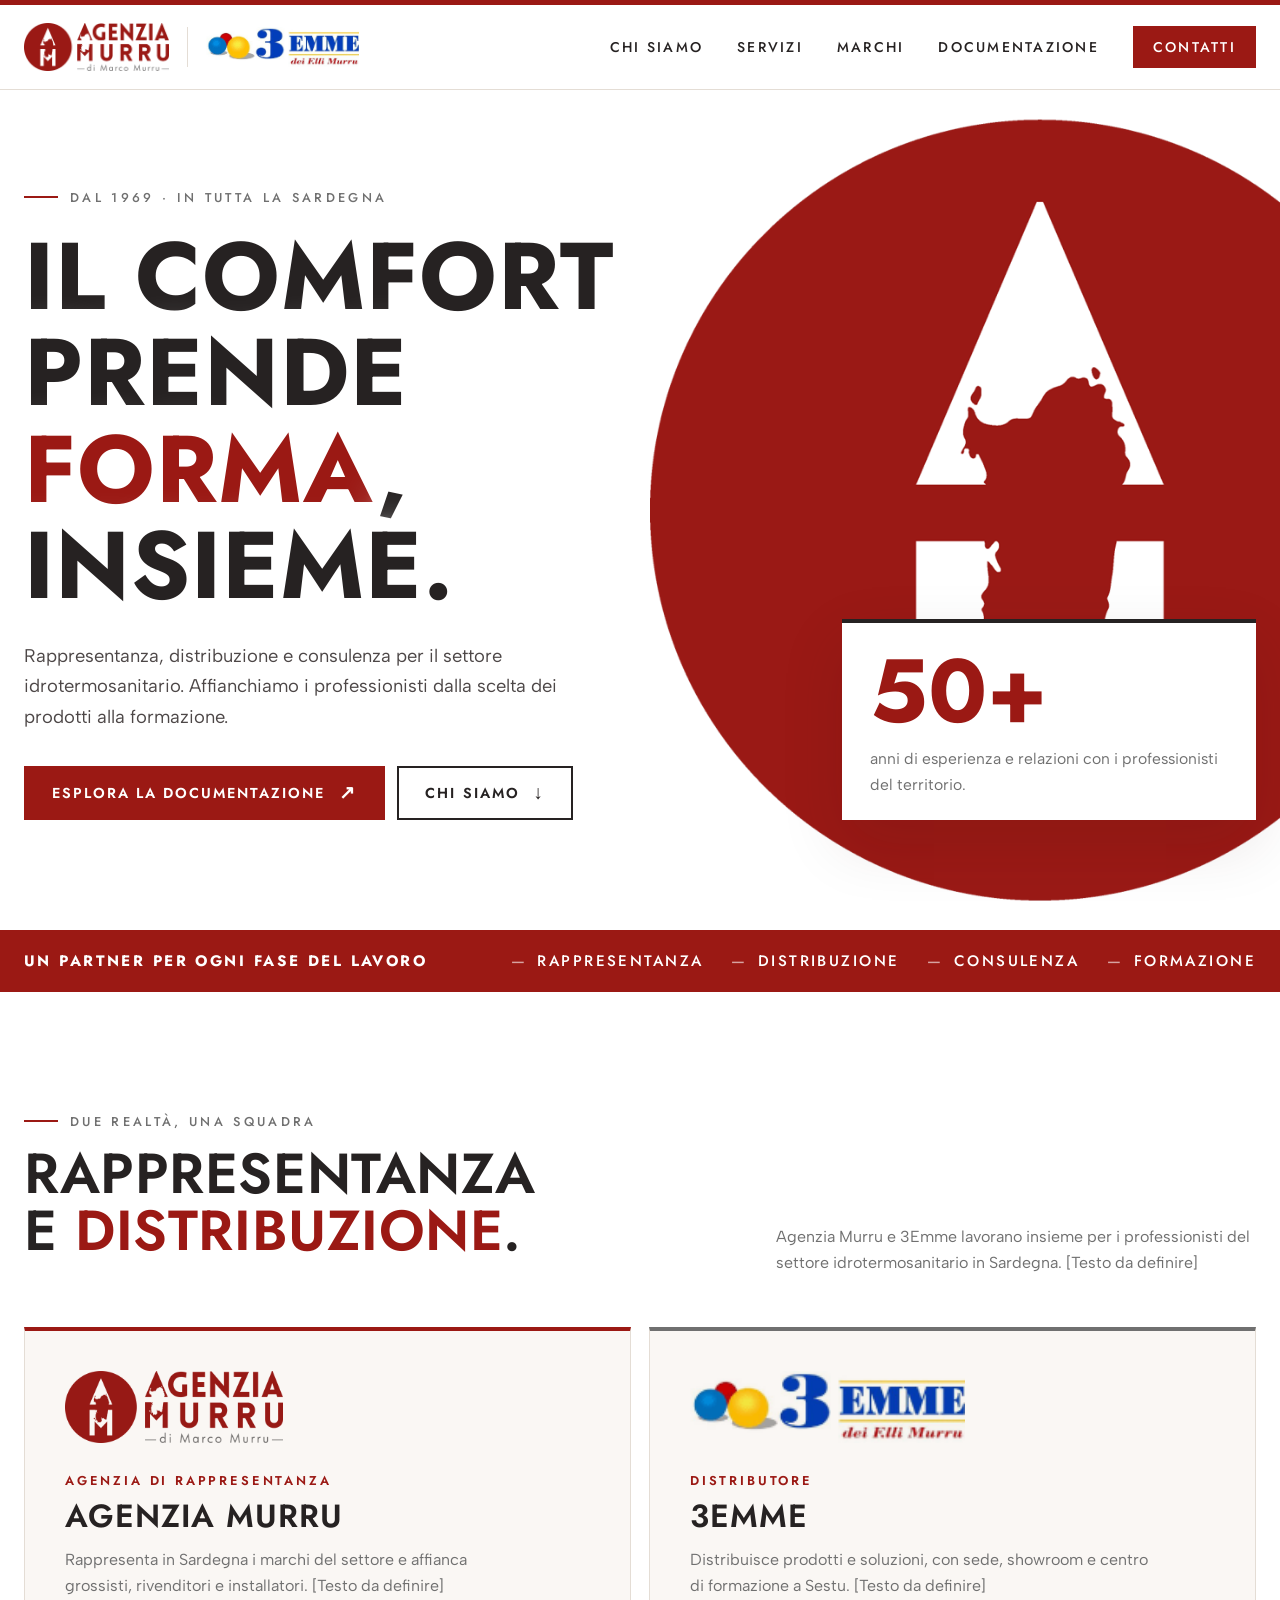
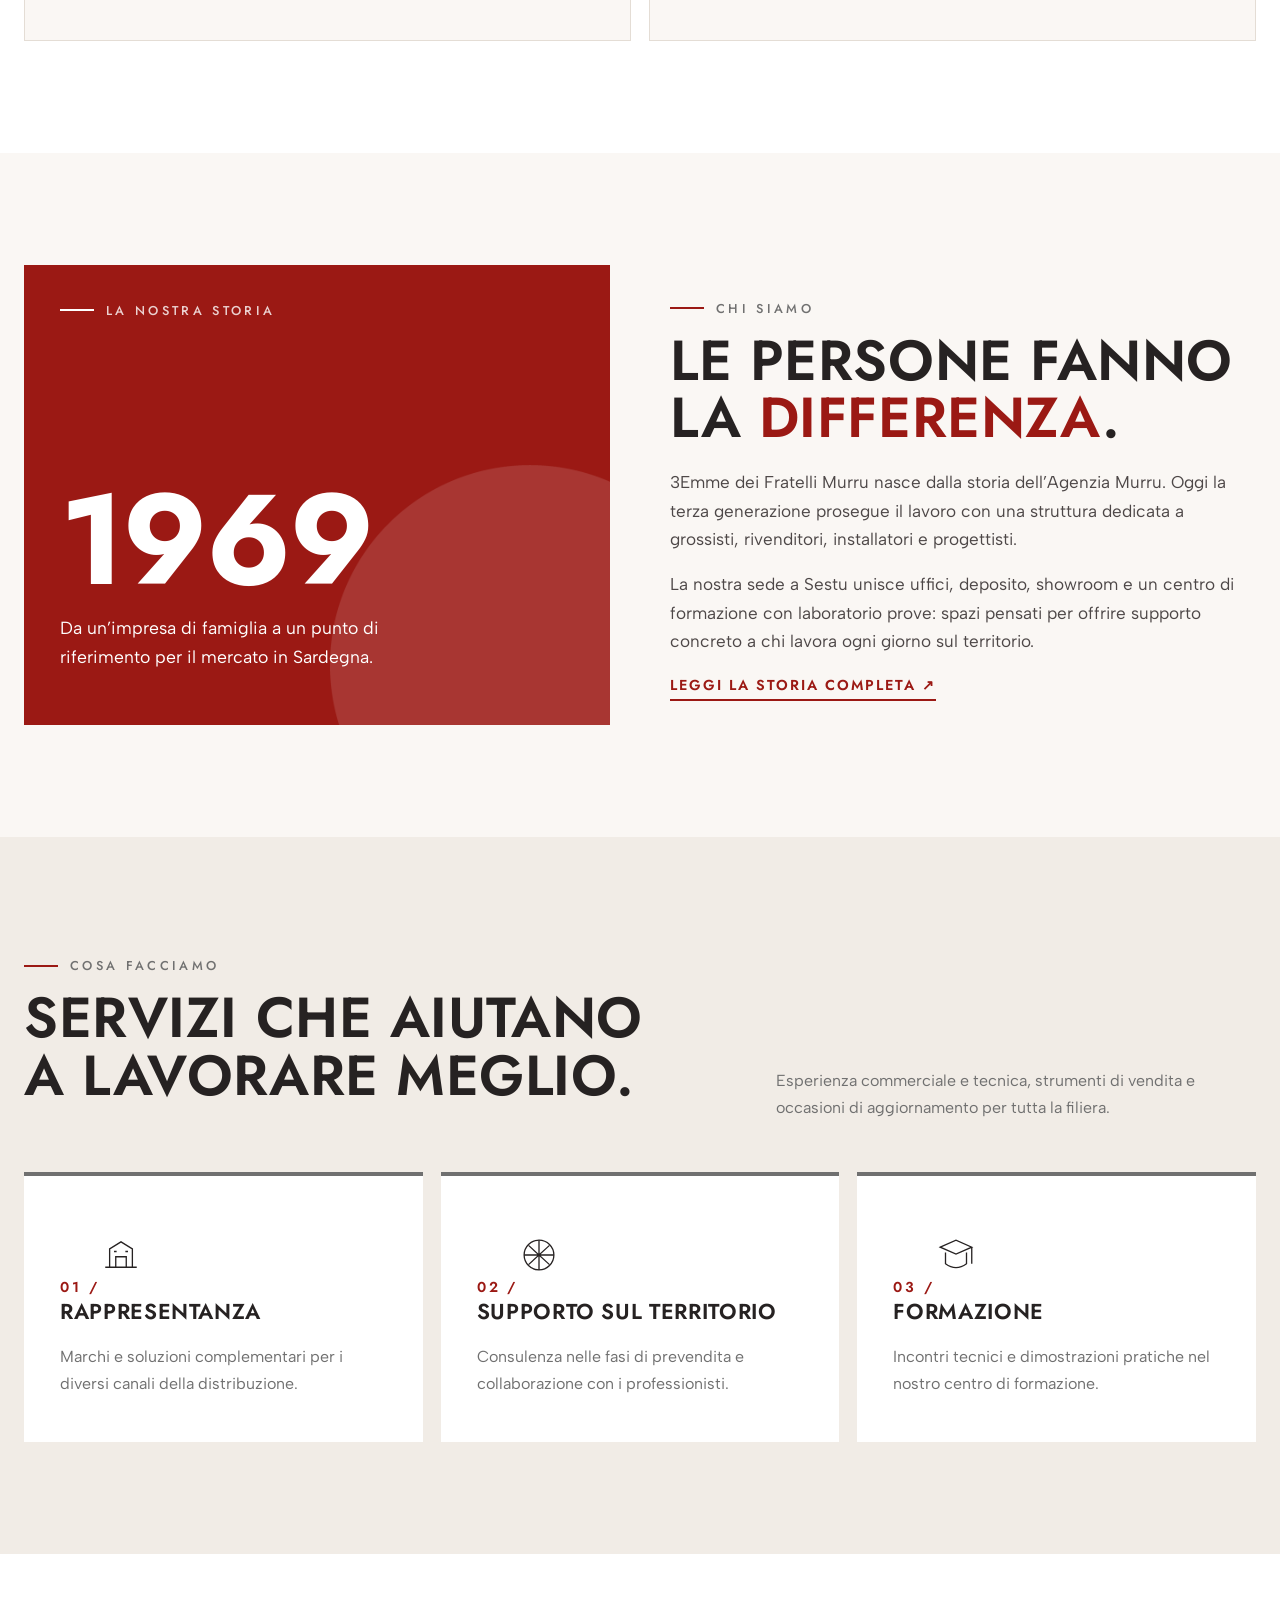
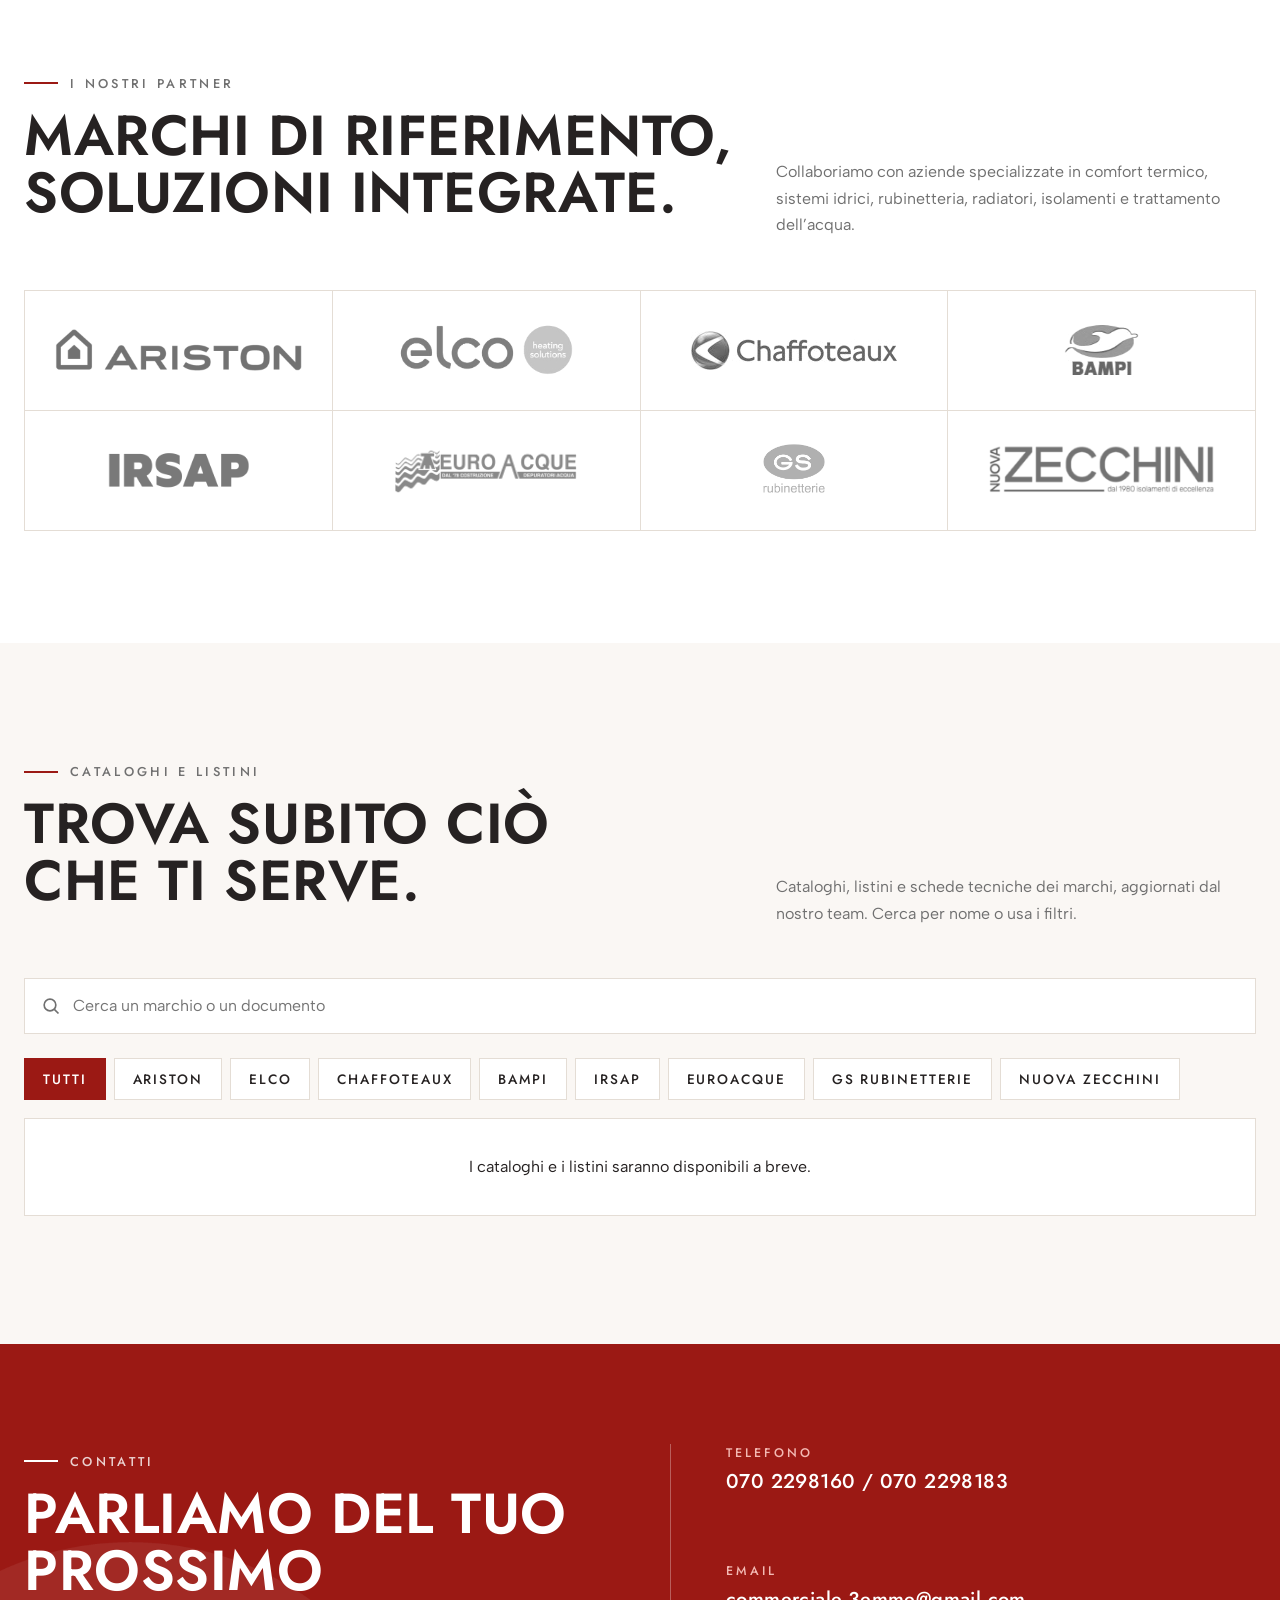
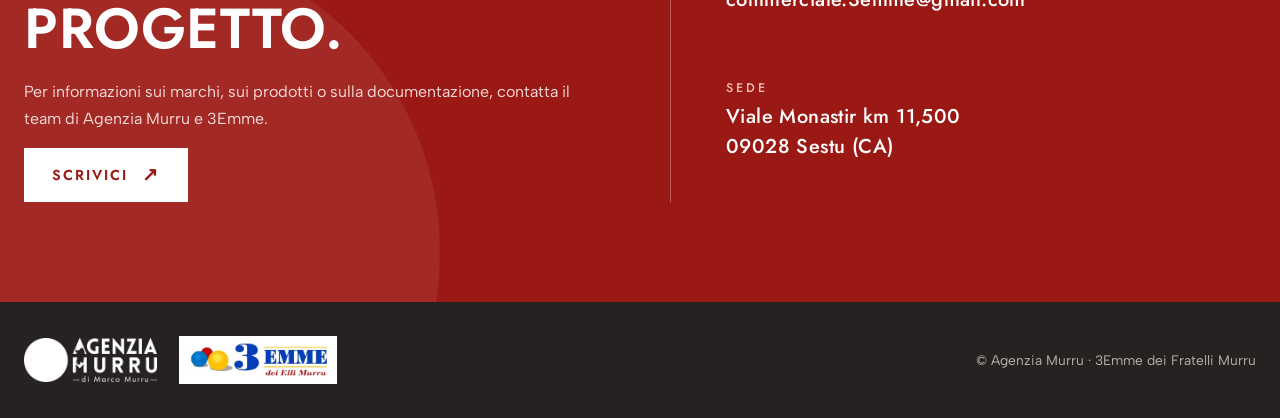
==== docs/index.html @ cd67111c "feat: aggiunge anteprima statica per GitHub Pages Genera docs/ da public/ con tools/build-preview.ph" ====
<!doctype html>
<html lang="it">
<head>
  <meta charset="utf-8">
  <meta name="viewport" content="width=device-width, initial-scale=1">
  <meta name="description" content="Agenzia Murru e 3Emme: rappresentanza, distribuzione e formazione per il settore idrotermosanitario in Sardegna.">
  <title>Agenzia Murru · 3Emme — Soluzioni per chi costruisce il comfort</title>
  <link rel="preconnect" href="https://fonts.googleapis.com">
  <link rel="preconnect" href="https://fonts.gstatic.com" crossorigin>
  <link href="https://fonts.googleapis.com/css2?family=Albert+Sans:wght@400;500;600&family=Jost:wght@400;500;600;700&display=swap" rel="stylesheet">
  <link rel="stylesheet" href="assets/style.css">
  <link rel="icon" type="image/png" href="assets/emblema.png">
</head>
<body>
  <a class="skip" href="#main">Vai al contenuto</a>
  <header><nav class="nav wrap" aria-label="Navigazione principale"><a class="brand-lockup" href="#inizio" aria-label="Agenzia Murru e 3Emme, inizio"><img src="assets/logo-murru.png" alt="Agenzia Murru" width="145" height="48"><img class="logo-3emme" src="assets/logo-3emme.gif" alt="3Emme dei Fratelli Murru" width="176" height="46"></a><button class="menu-toggle" aria-label="Apri menu" aria-expanded="false" aria-controls="nav-links">☰</button><div class="nav-links" id="nav-links"><a href="#chi-siamo">Chi siamo</a><a href="#servizi">Servizi</a><a href="#marchi">Marchi</a><a href="#documentazione">Documentazione</a><a class="contact-mini" href="#contatti">Contatti</a></div></nav></header>
  <main id="main">
    <section class="hero" id="inizio"><img class="hero-emblem" src="assets/emblema.png" alt="" aria-hidden="true"><div class="wrap hero-grid"><div><span class="eyebrow">Dal 1969 · In tutta la Sardegna</span><h1>Il comfort prende <em>forma</em>, insieme.</h1><p>Rappresentanza, distribuzione e consulenza per il settore idrotermosanitario. Affianchiamo i professionisti dalla scelta dei prodotti alla formazione.</p><div class="hero-actions"><a class="btn btn-primary" href="#documentazione">Esplora la documentazione <span class="arrow" aria-hidden="true">↗</span></a><a class="btn btn-outline" href="#chi-siamo">Chi siamo <span class="arrow" aria-hidden="true">↓</span></a></div></div><div class="hero-side"><span>50+</span><p>anni di esperienza e relazioni con i professionisti del territorio.</p></div></div></section>
    <div class="band"><div class="wrap"><strong>Un partner per ogni fase del lavoro</strong><div class="items"><span>Rappresentanza</span><span>Distribuzione</span><span>Consulenza</span><span>Formazione</span></div></div></div>
    <section class="section duo" id="realta"><div class="wrap"><div class="section-head reveal"><div><span class="eyebrow">Due realtà, una squadra</span><h2>Rappresentanza<br>e <em>distribuzione</em>.</h2></div><p>Agenzia Murru e 3Emme lavorano insieme per i professionisti del settore idrotermosanitario in Sardegna. [Testo da definire]</p></div><div class="duo-grid"><article class="duo-card reveal"><img src="assets/logo-murru.png" alt="Agenzia Murru di Marco Murru" width="220" height="73"><span class="tag">Agenzia di rappresentanza</span><h3>Agenzia Murru</h3><p>Rappresenta in Sardegna i marchi del settore e affianca grossisti, rivenditori e installatori. [Testo da definire]</p></article><article class="duo-card reveal"><img src="assets/logo-3emme.gif" alt="3Emme dei Fratelli Murru" width="176" height="46"><span class="tag">Distributore</span><h3>3Emme</h3><p>Distribuisce prodotti e soluzioni, con sede, showroom e centro di formazione a Sestu. [Testo da definire]</p></article></div></div></section>
    <section class="section" id="chi-siamo"><div class="wrap about-grid"><div class="about-panel reveal"><span class="eyebrow">La nostra storia</span><div><div class="big">1969</div><p>Da un’impresa di famiglia a un punto di riferimento per il mercato in Sardegna.</p></div></div><div class="about-copy reveal"><span class="eyebrow">Chi siamo</span><h2>Le persone fanno la <em>differenza</em>.</h2><p>3Emme dei Fratelli Murru nasce dalla storia dell’Agenzia Murru. Oggi la terza generazione prosegue il lavoro con una struttura dedicata a grossisti, rivenditori, installatori e progettisti.</p><p>La nostra sede a Sestu unisce uffici, deposito, showroom e un centro di formazione con laboratorio prove: spazi pensati per offrire supporto concreto a chi lavora ogni giorno sul territorio.</p><a class="text-link" href="chi-siamo.html">Leggi la storia completa ↗</a></div></div></section>
    <section class="section services" id="servizi"><div class="wrap"><div class="section-head reveal"><div><span class="eyebrow">Cosa facciamo</span><h2>Servizi che aiutano<br>a lavorare meglio.</h2></div><p>Esperienza commerciale e tecnica, strumenti di vendita e occasioni di aggiornamento per tutta la filiera.</p></div><div class="services-grid"><article class="service reveal"><span class="num">01 /</span><svg viewBox="0 0 48 48" aria-hidden="true"><path d="M6 38h36M11 38V17l13-8 13 8v21M18 38V26h12v12M16 20h3m10 0h3"/></svg><h3>Rappresentanza</h3><p>Marchi e soluzioni complementari per i diversi canali della distribuzione.</p></article><article class="service reveal"><span class="num">02 /</span><svg viewBox="0 0 48 48" aria-hidden="true"><circle cx="24" cy="24" r="17"/><path d="M24 7v34M7 24h34M12 13l24 22M36 13 12 35"/></svg><h3>Supporto sul territorio</h3><p>Consulenza nelle fasi di prevendita e collaborazione con i professionisti.</p></article><article class="service reveal"><span class="num">03 /</span><svg viewBox="0 0 48 48" aria-hidden="true"><path d="M6 15 24 7l18 8-18 8L6 15Zm6 6v13c8 6 16 6 24 0V21M42 15v19"/></svg><h3>Formazione</h3><p>Incontri tecnici e dimostrazioni pratiche nel nostro centro di formazione.</p></article></div></div></section>
    <section class="section brands" id="marchi"><div class="wrap"><div class="section-head reveal"><div><span class="eyebrow">I nostri partner</span><h2>Marchi di riferimento,<br>soluzioni integrate.</h2></div><p>Collaboriamo con aziende specializzate in comfort termico, sistemi idrici, rubinetteria, radiatori, isolamenti e trattamento dell’acqua.</p></div><div class="brand-list reveal"><div class="brand"><img src="assets/brand/ariston.png" alt="Ariston" width="768" height="150"></div><div class="brand"><img src="assets/brand/elco.jpg" alt="Elco" width="493" height="153"></div><div class="brand"><img src="assets/brand/chaffoteaux.jpg" alt="Chaffoteaux" width="206" height="39"></div><div class="brand"><img src="assets/brand/bampi.jpg" alt="Bampi" width="207" height="77"></div><div class="brand"><img src="assets/brand/irsap.png" alt="IRSAP" width="382" height="138"></div><div class="brand"><img src="assets/brand/euroacque.jpg" alt="Euroacque" width="768" height="221"></div><div class="brand"><img src="assets/brand/gs-rubinetterie.png" alt="GS Rubinetterie" width="150" height="106"></div><div class="brand"><img src="assets/brand/nuova-zecchini.png" alt="Nuova Zecchini" width="252" height="60"></div></div></div></section>
    <section class="section documents" id="documentazione"><div class="wrap"><div class="section-head reveal"><div><span class="eyebrow">Cataloghi e listini</span><h2>Trova subito ciò<br>che ti serve.</h2></div><p>Cataloghi, listini e schede tecniche dei marchi, aggiornati dal nostro team. Cerca per nome o usa i filtri.</p></div><div class="doc-toolbar reveal"><label class="search"><svg viewBox="0 0 24 24" aria-hidden="true"><circle cx="10.8" cy="10.8" r="7"/><path d="m16 16 5 5"/></svg><input id="doc-search" type="search" placeholder="Cerca un marchio o un documento" aria-label="Cerca nella documentazione"></label></div><div class="filters reveal" role="group" aria-label="Filtra per marchio"><button class="filter" data-filter="all" aria-pressed="true">Tutti</button><button class="filter" data-filter="Ariston" aria-pressed="false">Ariston</button><button class="filter" data-filter="Elco" aria-pressed="false">Elco</button><button class="filter" data-filter="Chaffoteaux" aria-pressed="false">Chaffoteaux</button><button class="filter" data-filter="Bampi" aria-pressed="false">Bampi</button><button class="filter" data-filter="IRSAP" aria-pressed="false">IRSAP</button><button class="filter" data-filter="Euroacque" aria-pressed="false">Euroacque</button><button class="filter" data-filter="GS Rubinetterie" aria-pressed="false">GS Rubinetterie</button><button class="filter" data-filter="Nuova Zecchini" aria-pressed="false">Nuova Zecchini</button></div><div class="doc-grid" id="doc-grid" aria-live="polite">
          </div><p class="empty" id="empty" style="display:block">I cataloghi e i listini saranno disponibili a breve.</p></div></section>
    <section class="contact" id="contatti"><div class="wrap contact-grid"><div class="reveal"><span class="eyebrow">Contatti</span><h2>Parliamo del tuo prossimo progetto.</h2><p>Per informazioni sui marchi, sui prodotti o sulla documentazione, contatta il team di Agenzia Murru e 3Emme.</p><a class="btn btn-light" href="mailto:commerciale.3emme@gmail.com">Scrivici <span class="arrow" aria-hidden="true">↗</span></a></div><div class="contact-details reveal"><div><span>Telefono</span><a href="tel:+390702298160">070 2298160</a> / <a href="tel:+390702298183">070 2298183</a></div><div><span>Email</span><a href="mailto:commerciale.3emme@gmail.com">commerciale.3emme@gmail.com</a></div><div><span>Sede</span>Viale Monastir km 11,500<br>09028 Sestu (CA)</div></div></div></section>
  </main>
  <footer><div class="wrap"><div class="foot-logos"><img src="assets/logo-murru-bianco.png" alt="Agenzia Murru" width="133" height="44"><span class="foot-3emme"><img src="assets/logo-3emme.gif" alt="3Emme dei Fratelli Murru" width="176" height="46"></span></div><p>© Agenzia Murru · 3Emme dei Fratelli Murru</p></div></footer>
  <script>
    const menuButton=document.querySelector('.menu-toggle');const menu=document.querySelector('.nav-links');menuButton.addEventListener('click',()=>{const open=menu.classList.toggle('open');menuButton.setAttribute('aria-expanded',String(open));menuButton.setAttribute('aria-label',open?'Chiudi menu':'Apri menu')});menu.querySelectorAll('a').forEach(a=>a.addEventListener('click',()=>{menu.classList.remove('open');menuButton.setAttribute('aria-expanded','false');menuButton.setAttribute('aria-label','Apri menu')}));
    const search=document.querySelector('#doc-search');const filters=[...document.querySelectorAll('.filter')];const cards=[...document.querySelectorAll('.doc-card')];let selected='all';function updateDocs(){const term=search.value.trim().toLocaleLowerCase('it');let visible=0;cards.forEach(card=>{const show=(selected==='all'||card.dataset.brand===selected)&&card.dataset.search.toLocaleLowerCase('it').includes(term);card.hidden=!show;if(show)visible++});document.querySelector('#empty').style.display=visible?'none':'block'}search.addEventListener('input',updateDocs);filters.forEach(button=>button.addEventListener('click',()=>{selected=button.dataset.filter;filters.forEach(item=>item.setAttribute('aria-pressed',String(item===button)));updateDocs()}));
    if('IntersectionObserver' in window){const observer=new IntersectionObserver(entries=>entries.forEach(entry=>{if(entry.isIntersecting){entry.target.classList.add('visible');observer.unobserve(entry.target)}}),{threshold:.08});document.querySelectorAll('.reveal').forEach(el=>observer.observe(el))}else document.querySelectorAll('.reveal').forEach(el=>el.classList.add('visible'));
  </script>
</body>
</html>
---- docs/assets/style.css ----
/* ==========================================================================
   Agenzia Murru · 3Emme — foglio di stile condiviso
   Palette e tipografia derivate dal logo Agenzia Murru:
   rosso #9B1914, grigio #707070, sans geometrica stile Futura (Jost)
   ========================================================================== */

:root {
  --red: #9b1914;
  --red-deep: #6f100d;
  --red-soft: #f6e9e7;
  --grey: #707070;
  --ink: #262222;          /* nero caldo per testi e footer */
  --paper: #faf7f4;        /* fondo carta caldo */
  --paper-2: #f1ece6;
  --line: #e4ddd5;
  --white: #fff;
  --shadow: 0 24px 60px rgba(60, 20, 15, .12);
  --display: 'Jost', 'Futura', 'Century Gothic', sans-serif;
  --body: 'Albert Sans', 'Segoe UI', sans-serif;
}

* { box-sizing: border-box; }
html { scroll-behavior: smooth; }
body {
  margin: 0;
  background: var(--paper);
  color: var(--ink);
  font: 16px/1.65 var(--body);
  -webkit-font-smoothing: antialiased;
}
button, input { font: inherit; }
a { color: inherit; text-decoration: none; }
button { cursor: pointer; }
img { display: block; max-width: 100%; }
h1, h2, h3, p { margin-top: 0; }

.wrap { width: min(1240px, calc(100% - 48px)); margin: auto; }
.skip { position: absolute; left: -9999px; }
.skip:focus { left: 20px; top: 20px; z-index: 99; background: #fff; padding: 12px 18px; }

/* ---------- Tipografia ---------- */
h1, h2, h3 {
  font-family: var(--display);
  font-weight: 600;
  line-height: 1.02;
  letter-spacing: .01em;
  text-transform: uppercase;
}
h1 { font-size: clamp(3rem, 7.4vw, 6.8rem); margin: 22px 0 26px; font-weight: 700; }
h1 em, h2 em { font-style: normal; color: var(--red); }
h2 { font-size: clamp(2.2rem, 4.4vw, 4.2rem); margin: 14px 0 22px; }
h3 { font-size: 1.35rem; letter-spacing: .03em; }

/* Etichetta con tratto rosso, come i trattini del "di Marco Murru" nel logo */
.eyebrow {
  display: inline-flex;
  align-items: center;
  gap: 12px;
  font: 500 .8rem var(--display);
  letter-spacing: .26em;
  text-transform: uppercase;
  color: var(--grey);
}
.eyebrow:before { content: ''; width: 34px; height: 2px; background: var(--red); }

/* ---------- Pulsanti ---------- */
.btn {
  display: inline-flex;
  align-items: center;
  justify-content: center;
  gap: 14px;
  min-height: 54px;
  padding: 12px 26px;
  border: 2px solid transparent;
  border-radius: 0;
  font: 600 .9rem var(--display);
  letter-spacing: .14em;
  text-transform: uppercase;
  transition: transform .25s, background .25s, color .25s, border-color .25s;
}
.btn:hover { transform: translateY(-3px); }
.btn-primary { background: var(--red); color: #fff; }
.btn-primary:hover { background: var(--red-deep); }
.btn-outline { border-color: var(--ink); color: var(--ink); }
.btn-outline:hover { background: var(--ink); color: #fff; }
.btn-light { background: #fff; color: var(--red); }
.btn-light:hover { background: var(--ink); color: #fff; }
.arrow { font-size: 1.2rem; line-height: 1; }

/* ---------- Header ---------- */
header {
  position: sticky;
  top: 0;
  z-index: 20;
  background: rgba(255, 255, 255, .94);
  backdrop-filter: blur(10px);
  border-bottom: 1px solid var(--line);
  border-top: 5px solid var(--red);
}
.nav { height: 84px; display: flex; align-items: center; justify-content: space-between; gap: 25px; }
.brand-lockup { display: flex; align-items: center; gap: 18px; }
.brand-lockup img { height: 48px; width: auto; }
/* Provvisorio: wordmark 3Emme finché non arriva il logo */
.brand-lockup .logo-3emme { height: 40px; width: auto; padding-left: 18px; border-left: 1px solid var(--line); box-sizing: content-box; }
.brand-lockup .partner {
  padding-left: 18px;
  border-left: 1px solid var(--line);
  font: 600 1.35rem/1 var(--display);
  letter-spacing: .08em;
  color: var(--grey);
  white-space: nowrap;
}
.brand-lockup .partner b { color: var(--red); font-weight: 700; }
.nav-links { display: flex; align-items: center; gap: 34px; }
.nav-links a {
  font: 500 .88rem var(--display);
  letter-spacing: .16em;
  text-transform: uppercase;
  transition: color .2s;
}
.nav-links a:hover, .nav-links a[aria-current=page] { color: var(--red); }
.nav-links .contact-mini { background: var(--red); color: #fff; padding: 11px 20px; }
.nav-links .contact-mini:hover { background: var(--ink); color: #fff; }
.menu-toggle { display: none; background: none; border: 0; color: var(--ink); font-size: 1.8rem; line-height: 1; }

/* ---------- Hero ---------- */
.hero { position: relative; overflow: hidden; padding: 90px 0 110px; background: #fff; }
/* Emblema del logo gigante che esce dal bordo: richiamo al cerchio rosso */
.hero-emblem {
  position: absolute;
  right: -150px;
  top: 50%;
  width: min(62vw, 780px);
  transform: translateY(-50%);
  opacity: 0;
  animation: emblem-in 1.2s .15s cubic-bezier(.2, .7, .2, 1) forwards;
  pointer-events: none;
}
.hero-grid {
  position: relative;
  z-index: 1;
  display: grid;
  grid-template-columns: minmax(0, 1.3fr) minmax(240px, .7fr);
  align-items: end;
  gap: 50px;
  min-height: 520px;
}
.hero h1 { max-width: 780px; text-shadow: 0 0 40px #fff, 0 0 18px #fff; }
.hero p { max-width: 560px; font-size: 1.15rem; color: #4d4747; }
.hero-actions { display: flex; flex-wrap: wrap; gap: 12px; margin-top: 34px; }
.hero-side { padding: 24px 28px 22px; border-top: 4px solid var(--ink); background: #fff; box-shadow: var(--shadow); }
.hero-side span { display: block; color: var(--red); font: 700 clamp(4rem, 7vw, 6rem)/1 var(--display); }
.hero-side p { font-size: .98rem; margin: 10px 0 0; color: var(--grey); }

/* Animazioni d'ingresso a cascata */
.hero .eyebrow, .hero h1, .hero p, .hero-actions { opacity: 0; animation: rise .8s cubic-bezier(.2, .7, .2, 1) forwards; }
.hero .eyebrow { animation-delay: .05s; }
.hero h1 { animation-delay: .15s; }
.hero p { animation-delay: .3s; }
.hero-actions { animation-delay: .42s; }
@keyframes rise { from { opacity: 0; transform: translateY(22px); } to { opacity: 1; transform: none; } }
@keyframes emblem-in { from { opacity: 0; transform: translateY(-50%) rotate(-14deg) scale(.92); } to { opacity: 1; transform: translateY(-50%); } }

/* ---------- Fascia rossa ---------- */
.band { background: var(--red); color: #fff; }
.band .wrap { display: flex; align-items: center; justify-content: space-between; gap: 30px; padding: 20px 0; font: 500 .95rem var(--display); letter-spacing: .16em; text-transform: uppercase; }
.band .items { display: flex; flex-wrap: wrap; gap: 28px; }
.band .items span:before { content: '—'; margin-right: 10px; opacity: .6; }

/* ---------- Sezioni ---------- */
.section { padding: 112px 0; }
.section-head { display: flex; justify-content: space-between; align-items: end; gap: 35px; margin-bottom: 46px; }
.section-head p { max-width: 480px; color: var(--grey); margin-bottom: 5px; }

/* Due realtà */
.duo { background: #fff; }
.duo-grid { display: grid; grid-template-columns: 1fr 1fr; gap: 18px; }
.duo-card { display: flex; flex-direction: column; gap: 6px; padding: 40px; border: 1px solid var(--line); border-top: 4px solid var(--red); background: var(--paper); transition: transform .25s, box-shadow .25s; }
.duo-card:nth-child(2) { border-top-color: var(--grey); }
.duo-card:hover { transform: translateY(-5px); box-shadow: var(--shadow); }
.duo-card img { height: 72px; width: auto; align-self: flex-start; margin-bottom: 22px; mix-blend-mode: multiply; }
.duo-card .tag { font: 600 .8rem var(--display); letter-spacing: .22em; text-transform: uppercase; color: var(--red); }
.duo-card h3 { font-size: 2rem; margin: 4px 0 8px; }
.duo-card p { color: var(--grey); margin: 0; max-width: 460px; }

/* Chi siamo */
.about-grid { display: grid; grid-template-columns: 1fr 1fr; gap: 60px; align-items: center; }
.about-panel {
  position: relative;
  overflow: hidden;
  min-height: 460px;
  padding: 36px;
  display: flex;
  flex-direction: column;
  justify-content: space-between;
  background: var(--red);
  color: #fff;
}
.about-panel .eyebrow { color: rgba(255, 255, 255, .8); }
.about-panel .eyebrow:before { background: #fff; }
.about-panel:after {
  content: '';
  position: absolute;
  right: -120px;
  bottom: -140px;
  width: 400px;
  height: 400px;
  background: url(emblema-bianco.png) center / contain no-repeat;
  opacity: .13;
}
.about-panel .big { font: 700 clamp(5.5rem, 10vw, 9.5rem)/.85 var(--display); letter-spacing: -.02em; }
.about-panel p { position: relative; z-index: 1; max-width: 330px; font-size: 1.1rem; margin-top: 18px; }
.about-copy > p { font-size: 1.07rem; color: #4d4747; }
.text-link { font: 600 .9rem var(--display); letter-spacing: .14em; text-transform: uppercase; color: var(--red); border-bottom: 2px solid var(--red); padding-bottom: 4px; }
.text-link:hover { color: var(--ink); border-color: var(--ink); }

/* Servizi */
.services { background: var(--paper-2); }
.services-grid { display: grid; grid-template-columns: repeat(3, 1fr); gap: 18px; }
.service { position: relative; background: #fff; padding: 36px; min-height: 270px; border-top: 4px solid var(--grey); transition: transform .25s, box-shadow .25s, border-color .25s; }
.service:hover { transform: translateY(-6px); box-shadow: var(--shadow); border-color: var(--red); }
.service .num { color: var(--red); font: 600 .9rem var(--display); letter-spacing: .2em; }
.service svg { width: 42px; height: 42px; stroke: var(--ink); stroke-width: 1.5; fill: none; margin: 22px 0 16px; }
.service p { color: var(--grey); margin: 0; }

/* Marchi */
.brands { background: #fff; }
.brand-list { display: grid; grid-template-columns: repeat(4, 1fr); gap: 0; border-top: 1px solid var(--line); border-left: 1px solid var(--line); }
.brand { min-height: 120px; display: flex; align-items: center; justify-content: center; padding: 22px 26px; border-right: 1px solid var(--line); border-bottom: 1px solid var(--line); transition: background .25s; }
.brand img { width: auto; max-width: 100%; max-height: 54px; object-fit: contain; mix-blend-mode: multiply; filter: grayscale(1) contrast(1.05); opacity: .7; transition: filter .3s, opacity .3s, transform .3s; }
.brand:hover { background: var(--paper); }
.brand:hover img { filter: none; opacity: 1; transform: scale(1.05); }

/* Documentazione */
.documents { background: var(--paper); }
.doc-toolbar { display: flex; gap: 14px; align-items: center; margin: 32px 0 24px; }
.search { flex: 1; position: relative; }
.search svg { position: absolute; left: 17px; top: 50%; transform: translateY(-50%); width: 20px; height: 20px; fill: none; stroke: var(--grey); stroke-width: 2; }
.search input { width: 100%; height: 56px; padding: 0 20px 0 48px; border: 1px solid var(--line); border-radius: 0; background: #fff; color: var(--ink); outline: none; }
.search input:focus { border-color: var(--red); box-shadow: 0 0 0 3px rgba(155, 25, 20, .14); }
.filters { display: flex; gap: 8px; flex-wrap: wrap; }
.filter { border: 1px solid var(--line); background: #fff; padding: 10px 18px; color: var(--ink); font: 500 .85rem var(--display); letter-spacing: .14em; text-transform: uppercase; transition: border-color .2s, color .2s; }
.filter:hover { border-color: var(--red); color: var(--red); }
.filter[aria-pressed=true] { background: var(--red); border-color: var(--red); color: #fff; }
.doc-grid { display: grid; grid-template-columns: repeat(3, 1fr); gap: 16px; margin-top: 18px; }
.doc-card { background: #fff; border: 1px solid var(--line); border-left: 4px solid var(--grey); padding: 26px; min-height: 220px; overflow: hidden; display: flex; flex-direction: column; transition: transform .25s, border-color .25s, box-shadow .25s; }
.doc-card:hover { transform: translateY(-4px); border-left-color: var(--red); box-shadow: var(--shadow); }
.doc-cover { aspect-ratio: 4 / 3; margin: -26px -26px 22px; overflow: hidden; background: var(--paper-2); display: flex; align-items: center; justify-content: center; border-bottom: 1px solid var(--line); }
.doc-cover img { width: 100%; height: 100%; object-fit: cover; object-position: top; transition: transform .5s; }
.doc-card:hover .doc-cover img { transform: scale(1.04); }
.doc-cover.no-cover img { width: auto; height: auto; max-width: 55%; max-height: 45%; object-fit: contain; mix-blend-mode: multiply; filter: grayscale(1); opacity: .55; }
.doc-card .tag { font: 600 .78rem var(--display); letter-spacing: .2em; text-transform: uppercase; color: var(--red); }
.doc-card h3 { margin: 12px 0 8px; font-size: 1.5rem; }
.doc-card p { font-size: .94rem; color: var(--grey); margin-bottom: 20px; }
.doc-card a { margin-top: auto; display: inline-flex; align-items: center; gap: 10px; font: 600 .85rem var(--display); letter-spacing: .14em; text-transform: uppercase; }
.doc-card a:hover { color: var(--red); }
.empty { display: none; background: #fff; padding: 35px; text-align: center; border: 1px solid var(--line); }

/* Contatti */
.contact { position: relative; overflow: hidden; background: var(--red); color: #fff; padding: 100px 0; }
.contact:before { content: ''; position: absolute; left: -180px; bottom: -260px; width: 620px; height: 620px; background: url(emblema-bianco.png) center / contain no-repeat; opacity: .07; }
.contact .wrap { position: relative; }
.contact-grid { display: grid; grid-template-columns: 1fr 1fr; gap: 60px; }
.contact h2 { max-width: 600px; }
.contact .eyebrow { color: rgba(255, 255, 255, .8); }
.contact .eyebrow:before { background: #fff; }
.contact p { color: #f3dcd9; }
.contact-details { display: grid; gap: 24px; border-left: 1px solid rgba(255, 255, 255, .3); padding-left: 55px; }
.contact-details span { display: block; font: 500 .78rem var(--display); letter-spacing: .24em; text-transform: uppercase; color: #f3b9b3; margin-bottom: 5px; }
.contact-details a, .contact-details div { font: 500 1.25rem/1.5 var(--display); letter-spacing: .02em; }
.contact-details a:hover { text-decoration: underline; }

/* Footer */
footer { background: var(--ink); color: #b9b1ab; padding: 34px 0; font-size: .86rem; }
footer .wrap { display: flex; align-items: center; justify-content: space-between; gap: 25px; }
footer img { height: 44px; width: auto; }
.foot-logos { display: flex; align-items: center; gap: 22px; }
.foot-3emme { background: #fff; padding: 6px 10px; display: inline-flex; }
.foot-3emme img { height: 36px; }
footer p { margin: 0; }
footer a:hover { color: #fff; }

/* Reveal allo scroll */
.reveal { opacity: 0; transform: translateY(18px); transition: opacity .7s, transform .7s; }
.reveal.visible { opacity: 1; transform: none; }
[hidden] { display: none !important; }

/* ---------- Pagina Chi siamo ---------- */
.page-hero { position: relative; overflow: hidden; background: #fff; padding: 100px 0 90px; border-bottom: 1px solid var(--line); }
.page-hero:after { content: ''; position: absolute; right: -120px; top: 50%; width: min(48vw, 560px); aspect-ratio: 1; transform: translateY(-50%); background: url(emblema.png) center / contain no-repeat; opacity: .07; }
.page-hero .wrap { position: relative; z-index: 1; }
.page-hero p { font-size: 1.2rem; color: #4d4747; max-width: 740px; }
.back { display: inline-flex; align-items: center; gap: 11px; color: var(--red); font: 600 .85rem var(--display); letter-spacing: .14em; text-transform: uppercase; margin-top: 22px; }
.back:hover { text-decoration: underline; }
.story, .today, .place { padding: 105px 0; }
.today { background: var(--paper-2); }
.intro { display: grid; grid-template-columns: .8fr 1.2fr; gap: 90px; align-items: start; }
.intro h2 { margin-bottom: 0; }
.intro-copy p, .story-copy p { font-size: 1.1rem; color: #4d4747; max-width: 780px; }
.intro-copy p:last-child, .story-copy p:last-child { margin-bottom: 0; }
.timeline { display: grid; grid-template-columns: repeat(3, 1fr); gap: 18px; margin-top: 65px; }
.milestone { min-height: 260px; background: #fff; border: 1px solid var(--line); border-top: 4px solid var(--grey); padding: 32px; }
.milestone:first-child { border-top-color: var(--red); }
.milestone .year { display: block; font: 700 clamp(2.6rem, 5vw, 4.4rem)/1 var(--display); color: var(--grey); margin-bottom: 26px; text-transform: uppercase; }
.milestone:first-child .year { color: var(--red); }
.milestone p { color: var(--grey); margin-bottom: 0; }
.today-grid { display: grid; grid-template-columns: 1fr 1fr; gap: 70px; align-items: start; }
.today .story-copy { padding-top: 30px; }
.audience { display: flex; flex-wrap: wrap; gap: 10px; margin-top: 28px; }
.audience span { background: #fff; border: 1px solid var(--line); padding: 9px 16px; font: 500 .85rem var(--display); letter-spacing: .12em; text-transform: uppercase; }
.place-grid { display: grid; grid-template-columns: 1fr 1fr; gap: 18px; margin-top: 44px; }
.place-card { padding: 42px; background: #fff; border: 1px solid var(--line); border-top: 4px solid var(--grey); min-height: 325px; }
.place-card.dark { background: var(--red); border-color: var(--red); color: #fff; }
.place-card .num { color: var(--red); font: 600 .82rem var(--display); letter-spacing: .22em; }
.place-card.dark .num { color: #f3b9b3; }
.place-card h3 { font-size: 1.9rem; margin: 72px 0 13px; }
.place-card p { color: var(--grey); margin: 0; }
.place-card.dark p { color: #f3dcd9; }
.cta { background: var(--ink); color: #fff; padding: 80px 0; }
.cta .wrap { display: flex; align-items: end; justify-content: space-between; gap: 35px; }
.cta h2 { max-width: 720px; margin-bottom: 0; }
.cta .eyebrow { color: #b9b1ab; }

/* ---------- Responsive ---------- */
@media (max-width: 1000px) {
  .nav-links { gap: 22px; }
  .brand-lockup .logo-3emme { height: 34px; padding-left: 14px; }
}
@media (max-width: 900px) {
  .hero-grid, .about-grid, .contact-grid, .intro, .today-grid { grid-template-columns: 1fr; }
  .intro, .today-grid { gap: 22px; }
  .hero-grid { min-height: 0; }
  .hero-side { max-width: 350px; }
  .hero-emblem { opacity: .18 !important; animation: none; right: -200px; width: 120vw; }
  .brand-list { grid-template-columns: repeat(3, 1fr); }
  .duo-grid { grid-template-columns: 1fr; }
  .doc-grid { grid-template-columns: repeat(2, 1fr); }
  .services-grid { grid-template-columns: 1fr 1fr; }
  .timeline { grid-template-columns: 1fr 1fr; }
  .contact-details { border-left: 0; border-top: 1px solid rgba(255, 255, 255, .3); padding: 30px 0 0; }
  .section, .story, .today, .place { padding: 78px 0; }
}
@media (max-width: 680px) {
  .wrap { width: min(100% - 32px, 1240px); }
  .nav { height: 72px; }
  .brand-lockup { gap: 12px; }
  .brand-lockup img { height: 34px; }
  .brand-lockup .logo-3emme { height: 28px; padding-left: 12px; }
  .menu-toggle { display: block; }
  .nav-links { display: none; position: absolute; top: 100%; left: 0; right: 0; flex-direction: column; align-items: stretch; gap: 0; background: #fff; border-bottom: 1px solid var(--line); padding: 14px 20px 22px; box-shadow: 0 25px 35px rgba(0, 0, 0, .12); }
  .nav-links.open { display: flex; }
  .nav-links a { padding: 13px 4px; }
  .nav-links .contact-mini { margin-top: 8px; text-align: center; }
  .hero { padding: 60px 0 70px; }
  .hero-grid { gap: 35px; }
  .hero p { font-size: 1rem; }
  h1 { font-size: clamp(2.7rem, 13vw, 4.4rem); }
  .band .wrap { display: block; }
  .band .items { gap: 4px 18px; margin-top: 8px; }
  .section-head { display: block; }
  .services-grid, .doc-grid, .timeline, .place-grid { grid-template-columns: 1fr; }
  .brand-list { grid-template-columns: repeat(2, 1fr); }
  .brand { padding: 16px 12px; min-height: 96px; }
  .brand img { max-height: 40px; }
  .duo-card { padding: 28px; }
  .foot-logos { flex-wrap: wrap; }
  .doc-toolbar { display: block; }
  .filters { margin-top: 12px; }
  .about-panel { min-height: 340px; }
  .milestone, .place-card { min-height: 0; }
  .contact { padding: 70px 0; }
  .cta .wrap { display: block; }
  .cta .btn { margin-top: 28px; }
  footer .wrap { display: block; }
  footer p { margin: 12px 0 0; }
}
@media (prefers-reduced-motion: reduce) {
  html { scroll-behavior: auto; }
  *, *:before, *:after { animation-duration: .01ms !important; transition-duration: .01ms !important; }
  .reveal, .hero .eyebrow, .hero h1, .hero p, .hero-actions, .hero-emblem { opacity: 1; transform: none; }
  .hero-emblem { transform: translateY(-50%); }
}
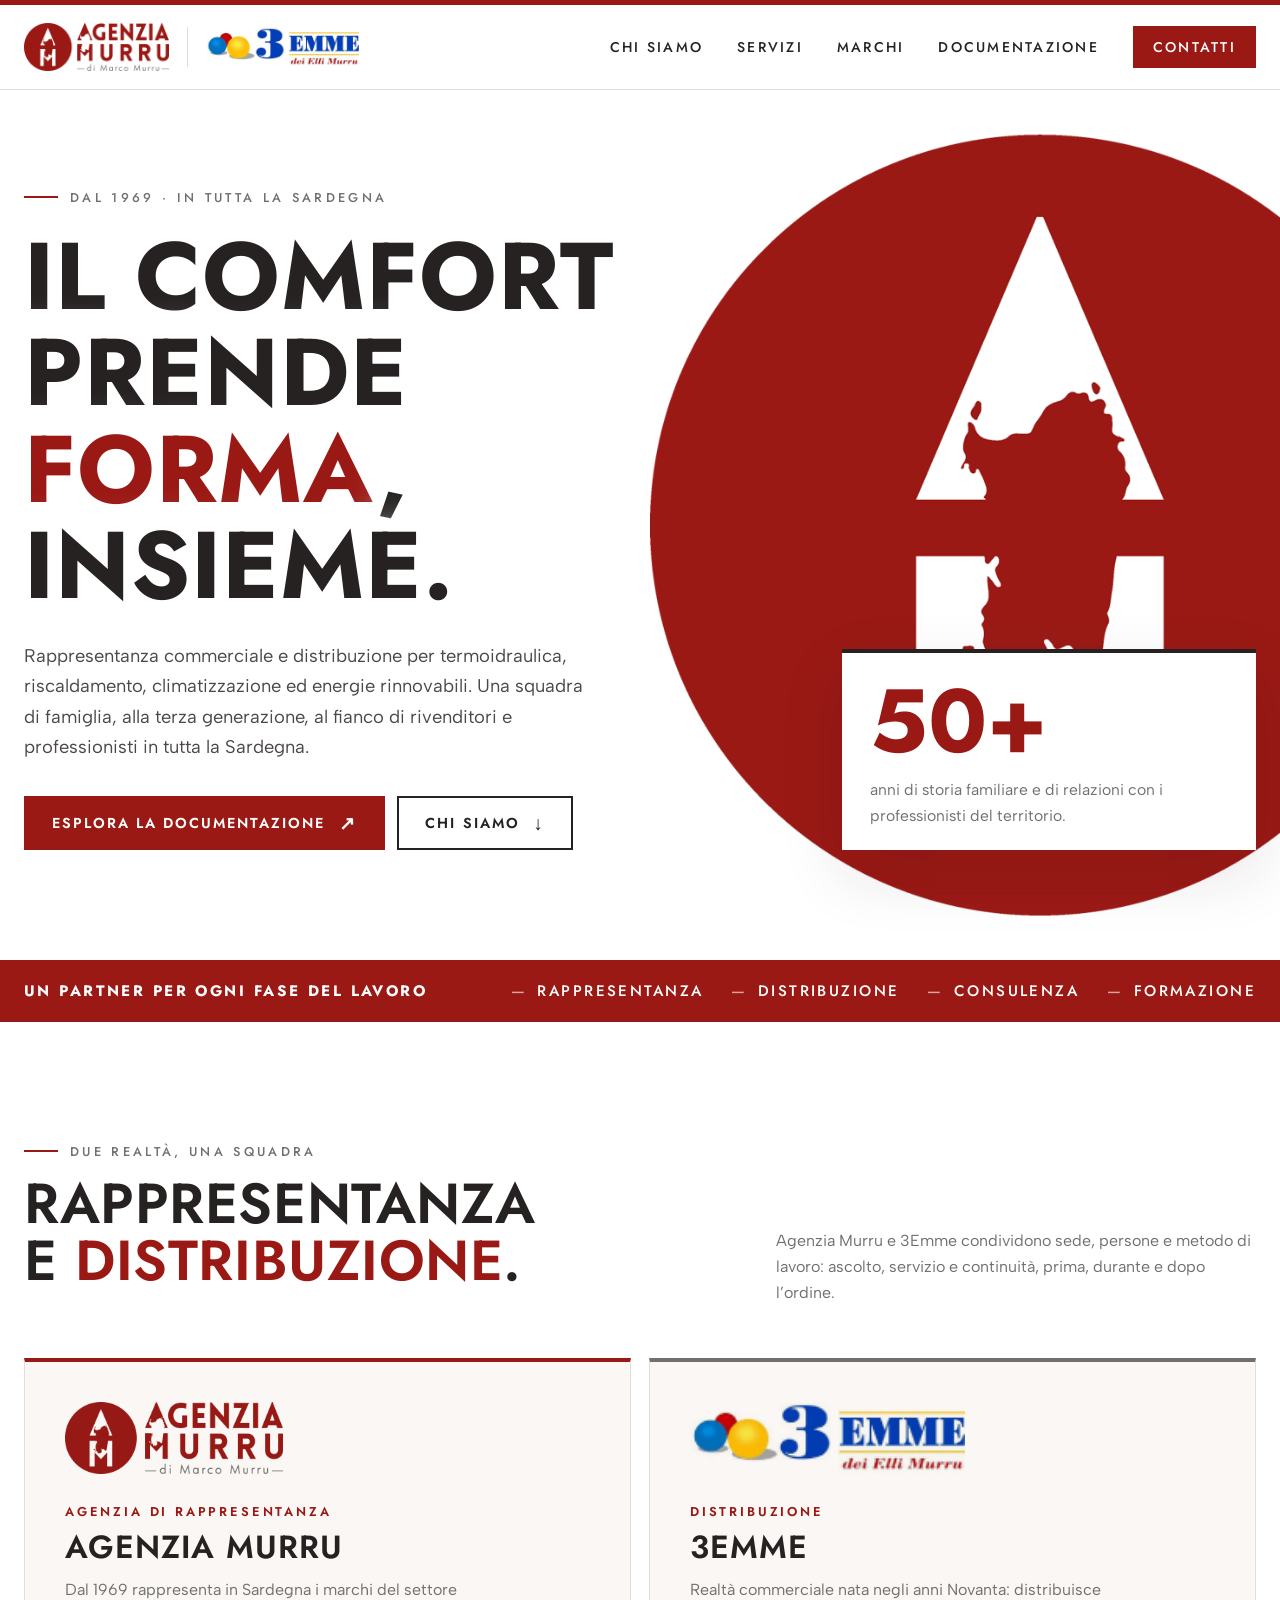
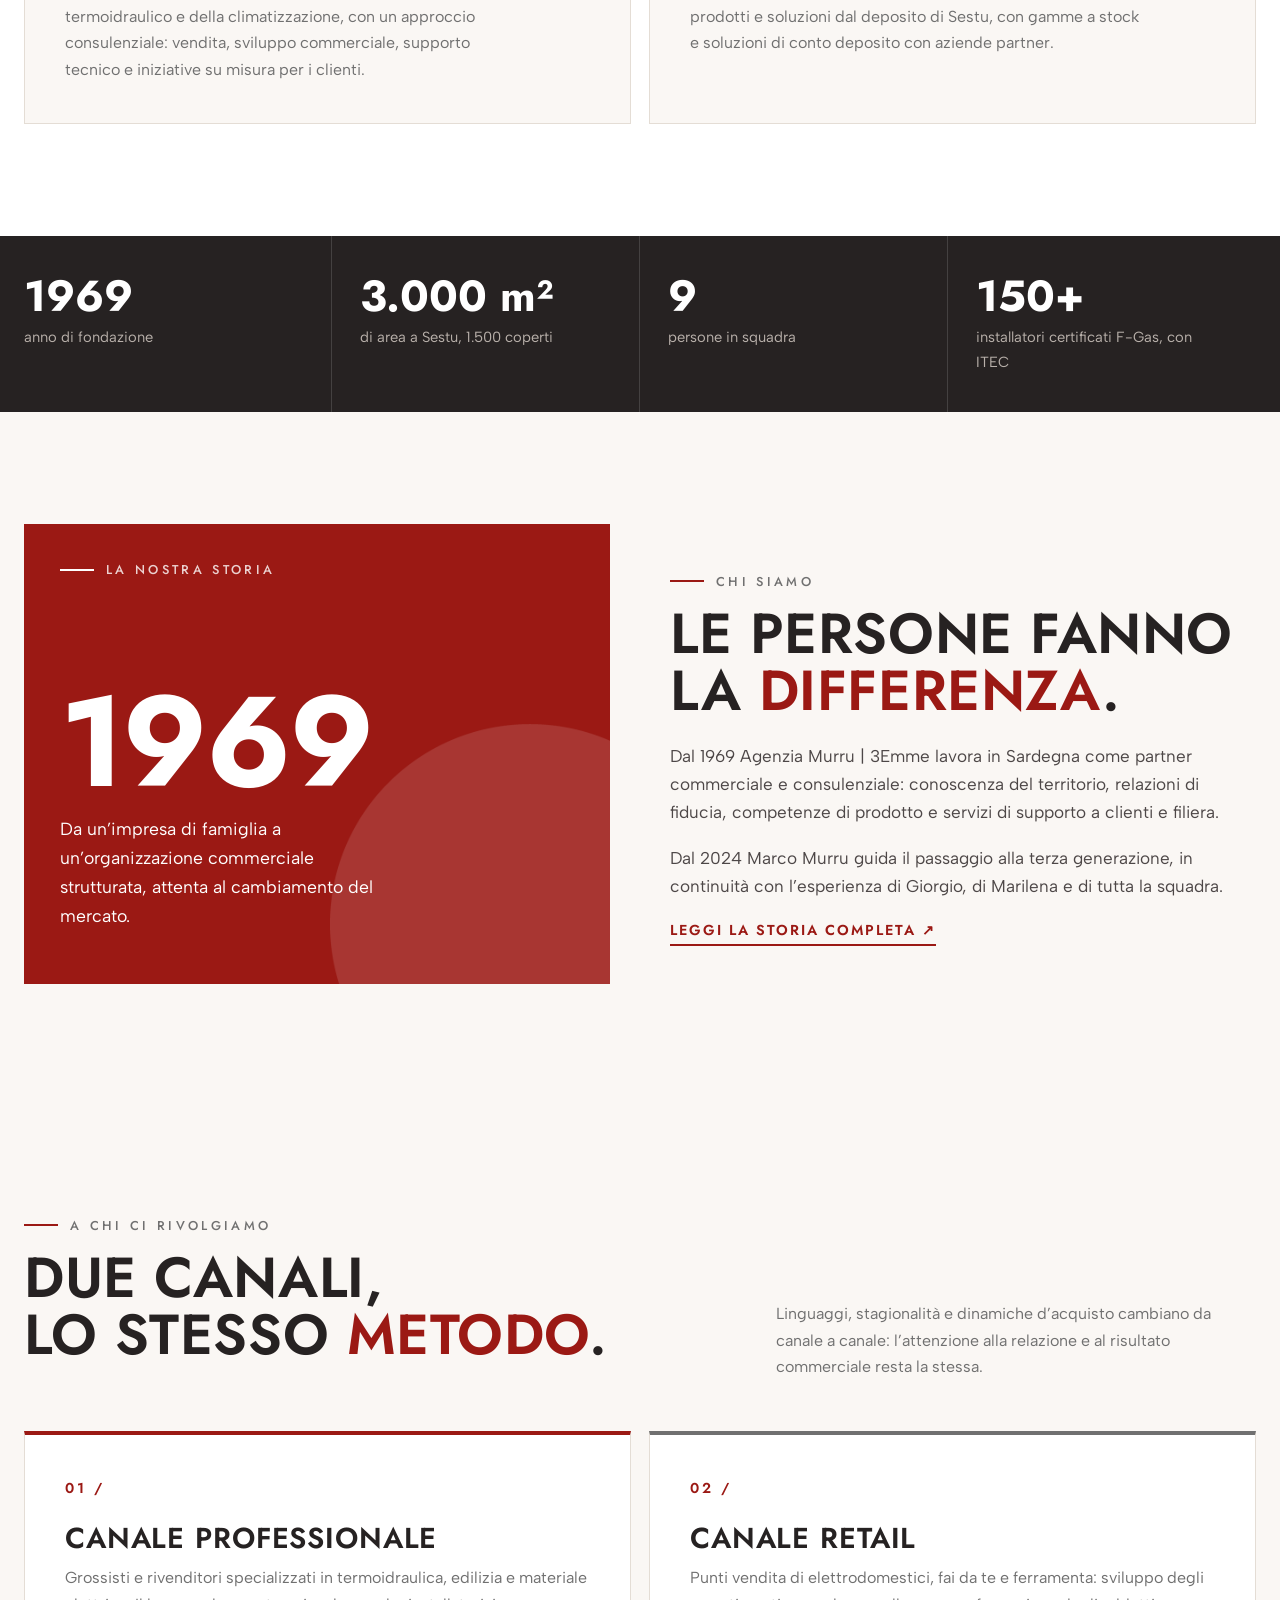
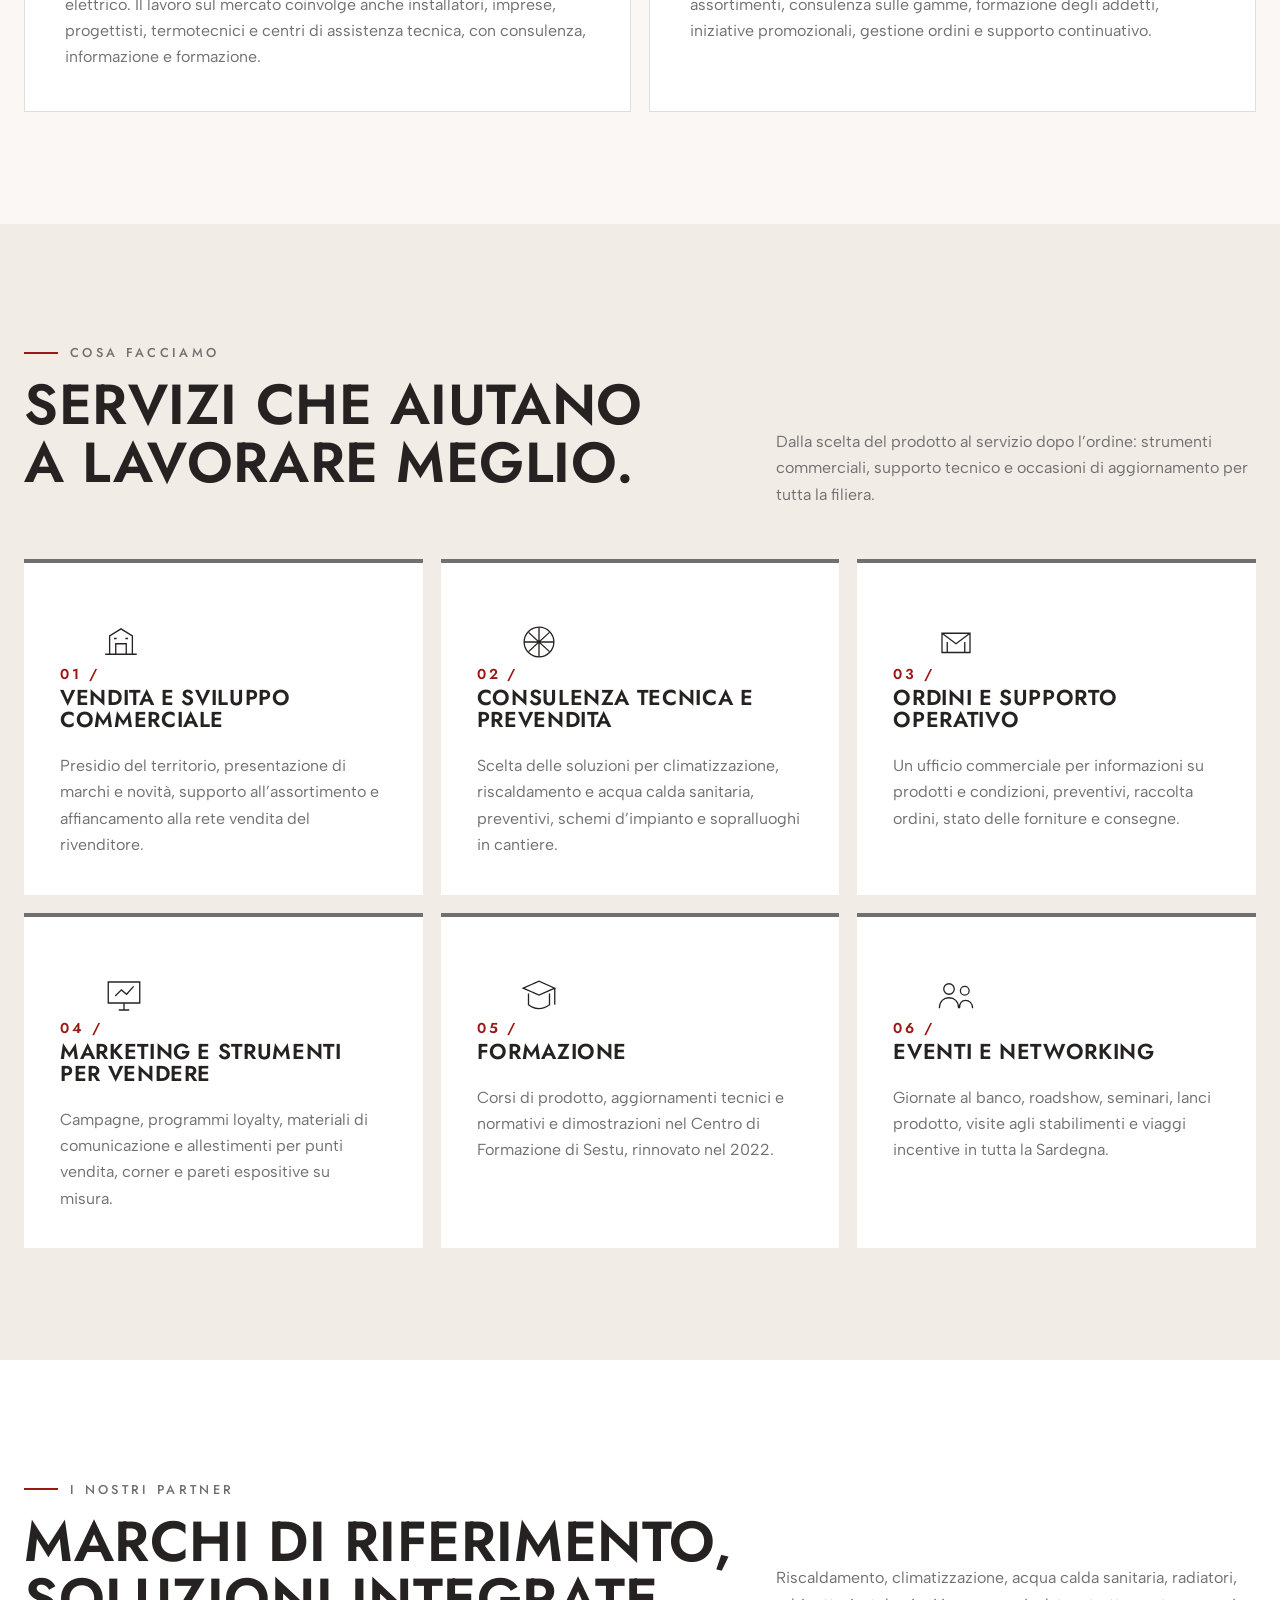
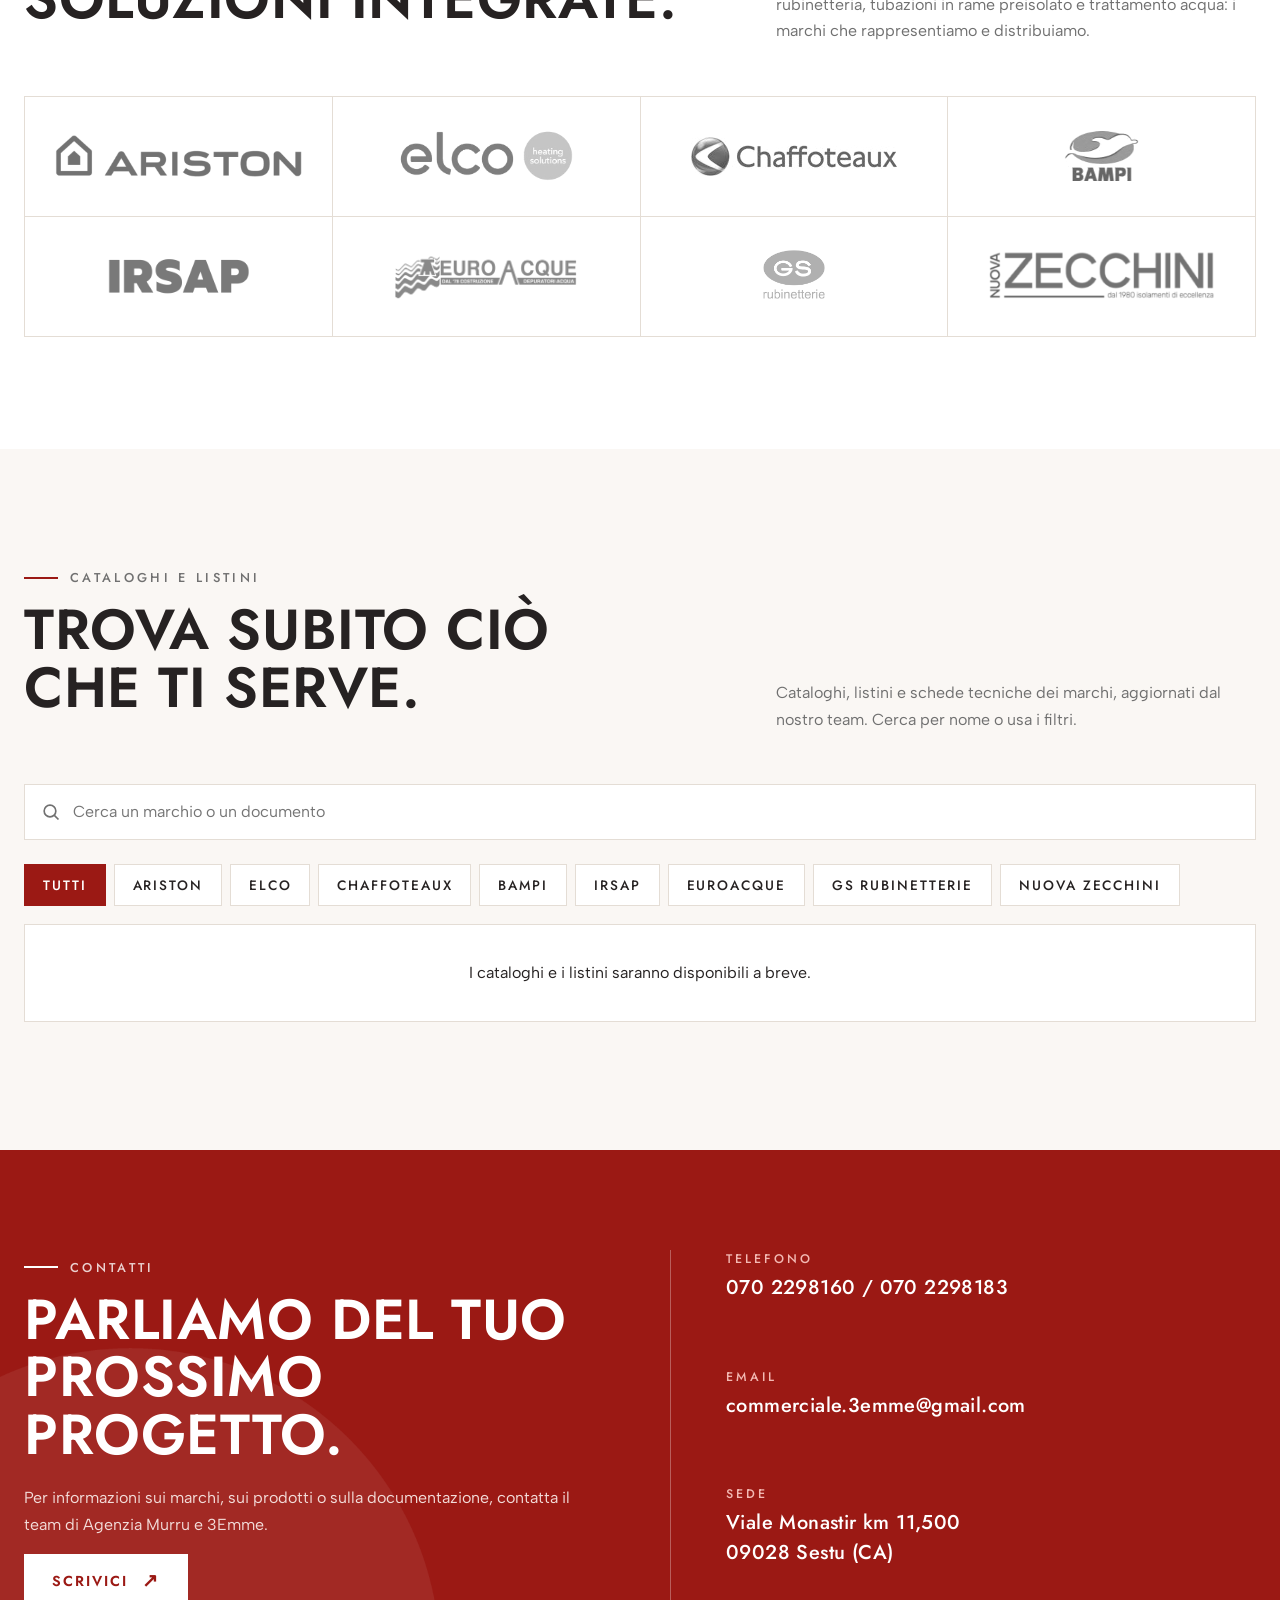
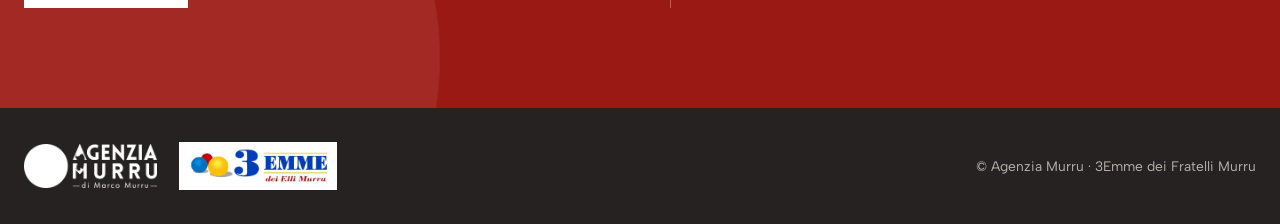
==== commit b3f70e01: "feat: aggiorna testi e struttura dai contenuti del cliente - home: due realtà, numeri, canali di ven" ====
--- a/docs/index.html
+++ b/docs/index.html
@@ -15,12 +15,21 @@
   <a class="skip" href="#main">Vai al contenuto</a>
   <header><nav class="nav wrap" aria-label="Navigazione principale"><a class="brand-lockup" href="#inizio" aria-label="Agenzia Murru e 3Emme, inizio"><img src="assets/logo-murru.png" alt="Agenzia Murru" width="145" height="48"><img class="logo-3emme" src="assets/logo-3emme.gif" alt="3Emme dei Fratelli Murru" width="176" height="46"></a><button class="menu-toggle" aria-label="Apri menu" aria-expanded="false" aria-controls="nav-links">☰</button><div class="nav-links" id="nav-links"><a href="#chi-siamo">Chi siamo</a><a href="#servizi">Servizi</a><a href="#marchi">Marchi</a><a href="#documentazione">Documentazione</a><a class="contact-mini" href="#contatti">Contatti</a></div></nav></header>
   <main id="main">
-    <section class="hero" id="inizio"><img class="hero-emblem" src="assets/emblema.png" alt="" aria-hidden="true"><div class="wrap hero-grid"><div><span class="eyebrow">Dal 1969 · In tutta la Sardegna</span><h1>Il comfort prende <em>forma</em>, insieme.</h1><p>Rappresentanza, distribuzione e consulenza per il settore idrotermosanitario. Affianchiamo i professionisti dalla scelta dei prodotti alla formazione.</p><div class="hero-actions"><a class="btn btn-primary" href="#documentazione">Esplora la documentazione <span class="arrow" aria-hidden="true">↗</span></a><a class="btn btn-outline" href="#chi-siamo">Chi siamo <span class="arrow" aria-hidden="true">↓</span></a></div></div><div class="hero-side"><span>50+</span><p>anni di esperienza e relazioni con i professionisti del territorio.</p></div></div></section>
+    <section class="hero" id="inizio"><img class="hero-emblem" src="assets/emblema.png" alt="" aria-hidden="true"><div class="wrap hero-grid"><div><span class="eyebrow">Dal 1969 · In tutta la Sardegna</span><h1>Il comfort prende <em>forma</em>, insieme.</h1><p>Rappresentanza commerciale e distribuzione per termoidraulica, riscaldamento, climatizzazione ed energie rinnovabili. Una squadra di famiglia, alla terza generazione, al fianco di rivenditori e professionisti in tutta la Sardegna.</p><div class="hero-actions"><a class="btn btn-primary" href="#documentazione">Esplora la documentazione <span class="arrow" aria-hidden="true">↗</span></a><a class="btn btn-outline" href="#chi-siamo">Chi siamo <span class="arrow" aria-hidden="true">↓</span></a></div></div><div class="hero-side"><span>50+</span><p>anni di storia familiare e di relazioni con i professionisti del territorio.</p></div></div></section>
     <div class="band"><div class="wrap"><strong>Un partner per ogni fase del lavoro</strong><div class="items"><span>Rappresentanza</span><span>Distribuzione</span><span>Consulenza</span><span>Formazione</span></div></div></div>
-    <section class="section duo" id="realta"><div class="wrap"><div class="section-head reveal"><div><span class="eyebrow">Due realtà, una squadra</span><h2>Rappresentanza<br>e <em>distribuzione</em>.</h2></div><p>Agenzia Murru e 3Emme lavorano insieme per i professionisti del settore idrotermosanitario in Sardegna. [Testo da definire]</p></div><div class="duo-grid"><article class="duo-card reveal"><img src="assets/logo-murru.png" alt="Agenzia Murru di Marco Murru" width="220" height="73"><span class="tag">Agenzia di rappresentanza</span><h3>Agenzia Murru</h3><p>Rappresenta in Sardegna i marchi del settore e affianca grossisti, rivenditori e installatori. [Testo da definire]</p></article><article class="duo-card reveal"><img src="assets/logo-3emme.gif" alt="3Emme dei Fratelli Murru" width="176" height="46"><span class="tag">Distributore</span><h3>3Emme</h3><p>Distribuisce prodotti e soluzioni, con sede, showroom e centro di formazione a Sestu. [Testo da definire]</p></article></div></div></section>
-    <section class="section" id="chi-siamo"><div class="wrap about-grid"><div class="about-panel reveal"><span class="eyebrow">La nostra storia</span><div><div class="big">1969</div><p>Da un’impresa di famiglia a un punto di riferimento per il mercato in Sardegna.</p></div></div><div class="about-copy reveal"><span class="eyebrow">Chi siamo</span><h2>Le persone fanno la <em>differenza</em>.</h2><p>3Emme dei Fratelli Murru nasce dalla storia dell’Agenzia Murru. Oggi la terza generazione prosegue il lavoro con una struttura dedicata a grossisti, rivenditori, installatori e progettisti.</p><p>La nostra sede a Sestu unisce uffici, deposito, showroom e un centro di formazione con laboratorio prove: spazi pensati per offrire supporto concreto a chi lavora ogni giorno sul territorio.</p><a class="text-link" href="chi-siamo.html">Leggi la storia completa ↗</a></div></div></section>
-    <section class="section services" id="servizi"><div class="wrap"><div class="section-head reveal"><div><span class="eyebrow">Cosa facciamo</span><h2>Servizi che aiutano<br>a lavorare meglio.</h2></div><p>Esperienza commerciale e tecnica, strumenti di vendita e occasioni di aggiornamento per tutta la filiera.</p></div><div class="services-grid"><article class="service reveal"><span class="num">01 /</span><svg viewBox="0 0 48 48" aria-hidden="true"><path d="M6 38h36M11 38V17l13-8 13 8v21M18 38V26h12v12M16 20h3m10 0h3"/></svg><h3>Rappresentanza</h3><p>Marchi e soluzioni complementari per i diversi canali della distribuzione.</p></article><article class="service reveal"><span class="num">02 /</span><svg viewBox="0 0 48 48" aria-hidden="true"><circle cx="24" cy="24" r="17"/><path d="M24 7v34M7 24h34M12 13l24 22M36 13 12 35"/></svg><h3>Supporto sul territorio</h3><p>Consulenza nelle fasi di prevendita e collaborazione con i professionisti.</p></article><article class="service reveal"><span class="num">03 /</span><svg viewBox="0 0 48 48" aria-hidden="true"><path d="M6 15 24 7l18 8-18 8L6 15Zm6 6v13c8 6 16 6 24 0V21M42 15v19"/></svg><h3>Formazione</h3><p>Incontri tecnici e dimostrazioni pratiche nel nostro centro di formazione.</p></article></div></div></section>
-    <section class="section brands" id="marchi"><div class="wrap"><div class="section-head reveal"><div><span class="eyebrow">I nostri partner</span><h2>Marchi di riferimento,<br>soluzioni integrate.</h2></div><p>Collaboriamo con aziende specializzate in comfort termico, sistemi idrici, rubinetteria, radiatori, isolamenti e trattamento dell’acqua.</p></div><div class="brand-list reveal"><div class="brand"><img src="assets/brand/ariston.png" alt="Ariston" width="768" height="150"></div><div class="brand"><img src="assets/brand/elco.jpg" alt="Elco" width="493" height="153"></div><div class="brand"><img src="assets/brand/chaffoteaux.jpg" alt="Chaffoteaux" width="206" height="39"></div><div class="brand"><img src="assets/brand/bampi.jpg" alt="Bampi" width="207" height="77"></div><div class="brand"><img src="assets/brand/irsap.png" alt="IRSAP" width="382" height="138"></div><div class="brand"><img src="assets/brand/euroacque.jpg" alt="Euroacque" width="768" height="221"></div><div class="brand"><img src="assets/brand/gs-rubinetterie.png" alt="GS Rubinetterie" width="150" height="106"></div><div class="brand"><img src="assets/brand/nuova-zecchini.png" alt="Nuova Zecchini" width="252" height="60"></div></div></div></section>
+    <section class="section duo" id="realta"><div class="wrap"><div class="section-head reveal"><div><span class="eyebrow">Due realtà, una squadra</span><h2>Rappresentanza<br>e <em>distribuzione</em>.</h2></div><p>Agenzia Murru e 3Emme condividono sede, persone e metodo di lavoro: ascolto, servizio e continuità, prima, durante e dopo l’ordine.</p></div><div class="duo-grid"><article class="duo-card reveal"><img src="assets/logo-murru.png" alt="Agenzia Murru di Marco Murru" width="220" height="73"><span class="tag">Agenzia di rappresentanza</span><h3>Agenzia Murru</h3><p>Dal 1969 rappresenta in Sardegna i marchi del settore termoidraulico e della climatizzazione, con un approccio consulenziale: vendita, sviluppo commerciale, supporto tecnico e iniziative su misura per i clienti.</p></article><article class="duo-card reveal"><img src="assets/logo-3emme.gif" alt="3Emme dei Fratelli Murru" width="176" height="46"><span class="tag">Distribuzione</span><h3>3Emme</h3><p>Realtà commerciale nata negli anni Novanta: distribuisce prodotti e soluzioni dal deposito di Sestu, con gamme a stock e soluzioni di conto deposito con aziende partner.</p></article></div></div></section>
+    <section class="stats" aria-label="I numeri"><div class="wrap stats-grid"><div class="stat reveal"><b>1969</b><span>anno di fondazione</span></div><div class="stat reveal"><b>3.000 m²</b><span>di area a Sestu, 1.500 coperti</span></div><div class="stat reveal"><b>9</b><span>persone in squadra</span></div><div class="stat reveal"><b>150+</b><span>installatori certificati F-Gas, con ITEC</span></div></div></section>
+    <section class="section" id="chi-siamo"><div class="wrap about-grid"><div class="about-panel reveal"><span class="eyebrow">La nostra storia</span><div><div class="big">1969</div><p>Da un’impresa di famiglia a un’organizzazione commerciale strutturata, attenta al cambiamento del mercato.</p></div></div><div class="about-copy reveal"><span class="eyebrow">Chi siamo</span><h2>Le persone fanno la <em>differenza</em>.</h2><p>Dal 1969 Agenzia Murru | 3Emme lavora in Sardegna come partner commerciale e consulenziale: conoscenza del territorio, relazioni di fiducia, competenze di prodotto e servizi di supporto a clienti e filiera.</p><p>Dal 2024 Marco Murru guida il passaggio alla terza generazione, in continuità con l’esperienza di Giorgio, di Marilena e di tutta la squadra.</p><a class="text-link" href="chi-siamo.html">Leggi la storia completa ↗</a></div></div></section>
+    <section class="section channels" id="mercati"><div class="wrap"><div class="section-head reveal"><div><span class="eyebrow">A chi ci rivolgiamo</span><h2>Due canali,<br>lo stesso <em>metodo</em>.</h2></div><p>Linguaggi, stagionalità e dinamiche d’acquisto cambiano da canale a canale: l’attenzione alla relazione e al risultato commerciale resta la stessa.</p></div><div class="duo-grid"><article class="channel reveal"><span class="num">01 /</span><h3>Canale professionale</h3><p>Grossisti e rivenditori specializzati in termoidraulica, edilizia e materiale elettrico. Il lavoro sul mercato coinvolge anche installatori, imprese, progettisti, termotecnici e centri di assistenza tecnica, con consulenza, informazione e formazione.</p></article><article class="channel reveal"><span class="num">02 /</span><h3>Canale retail</h3><p>Punti vendita di elettrodomestici, fai da te e ferramenta: sviluppo degli assortimenti, consulenza sulle gamme, formazione degli addetti, iniziative promozionali, gestione ordini e supporto continuativo.</p></article></div></div></section>
+    <section class="section services" id="servizi"><div class="wrap"><div class="section-head reveal"><div><span class="eyebrow">Cosa facciamo</span><h2>Servizi che aiutano<br>a lavorare meglio.</h2></div><p>Dalla scelta del prodotto al servizio dopo l’ordine: strumenti commerciali, supporto tecnico e occasioni di aggiornamento per tutta la filiera.</p></div><div class="services-grid">
+      <article class="service reveal"><span class="num">01 /</span><svg viewBox="0 0 48 48" aria-hidden="true"><path d="M6 38h36M11 38V17l13-8 13 8v21M18 38V26h12v12M16 20h3m10 0h3"/></svg><h3>Vendita e sviluppo commerciale</h3><p>Presidio del territorio, presentazione di marchi e novità, supporto all’assortimento e affiancamento alla rete vendita del rivenditore.</p></article>
+      <article class="service reveal"><span class="num">02 /</span><svg viewBox="0 0 48 48" aria-hidden="true"><circle cx="24" cy="24" r="17"/><path d="M24 7v34M7 24h34M12 13l24 22M36 13 12 35"/></svg><h3>Consulenza tecnica e prevendita</h3><p>Scelta delle soluzioni per climatizzazione, riscaldamento e acqua calda sanitaria, preventivi, schemi d’impianto e sopralluoghi in cantiere.</p></article>
+      <article class="service reveal"><span class="num">03 /</span><svg viewBox="0 0 48 48" aria-hidden="true"><path d="M8 14h32v22H8zM8 14l16 12 16-12M14 36V24m20 12V24"/></svg><h3>Ordini e supporto operativo</h3><p>Un ufficio commerciale per informazioni su prodotti e condizioni, preventivi, raccolta ordini, stato delle forniture e consegne.</p></article>
+      <article class="service reveal"><span class="num">04 /</span><svg viewBox="0 0 48 48" aria-hidden="true"><path d="M6 8h36v24H6zM18 40h12M24 32v8M14 24l7-7 6 5 8-9"/></svg><h3>Marketing e strumenti per vendere</h3><p>Campagne, programmi loyalty, materiali di comunicazione e allestimenti per punti vendita, corner e pareti espositive su misura.</p></article>
+      <article class="service reveal"><span class="num">05 /</span><svg viewBox="0 0 48 48" aria-hidden="true"><path d="M6 15 24 7l18 8-18 8L6 15Zm6 6v13c8 6 16 6 24 0V21M42 15v19"/></svg><h3>Formazione</h3><p>Corsi di prodotto, aggiornamenti tecnici e normativi e dimostrazioni nel Centro di Formazione di Sestu, rinnovato nel 2022.</p></article>
+      <article class="service reveal"><span class="num">06 /</span><svg viewBox="0 0 48 48" aria-hidden="true"><circle cx="16" cy="16" r="6"/><circle cx="34" cy="18" r="5"/><path d="M5 38c0-8 5-12 11-12s11 4 11 12M28 38c0-6 3-9 7-9s8 3 8 9"/></svg><h3>Eventi e networking</h3><p>Giornate al banco, roadshow, seminari, lanci prodotto, visite agli stabilimenti e viaggi incentive in tutta la Sardegna.</p></article>
+    </div></div></section>
+    <section class="section brands" id="marchi"><div class="wrap"><div class="section-head reveal"><div><span class="eyebrow">I nostri partner</span><h2>Marchi di riferimento,<br>soluzioni integrate.</h2></div><p>Riscaldamento, climatizzazione, acqua calda sanitaria, radiatori, rubinetteria, tubazioni in rame preisolato e trattamento acqua: i marchi che rappresentiamo e distribuiamo.</p></div><div class="brand-list reveal"><div class="brand"><img src="assets/brand/ariston.png" alt="Ariston" width="768" height="150"></div><div class="brand"><img src="assets/brand/elco.jpg" alt="Elco" width="493" height="153"></div><div class="brand"><img src="assets/brand/chaffoteaux.jpg" alt="Chaffoteaux" width="206" height="39"></div><div class="brand"><img src="assets/brand/bampi.jpg" alt="Bampi" width="207" height="77"></div><div class="brand"><img src="assets/brand/irsap.png" alt="IRSAP" width="382" height="138"></div><div class="brand"><img src="assets/brand/euroacque.jpg" alt="Euroacque" width="768" height="221"></div><div class="brand"><img src="assets/brand/gs-rubinetterie.png" alt="GS Rubinetterie" width="150" height="106"></div><div class="brand"><img src="assets/brand/nuova-zecchini.png" alt="Nuova Zecchini" width="252" height="60"></div></div></div></section>
     <section class="section documents" id="documentazione"><div class="wrap"><div class="section-head reveal"><div><span class="eyebrow">Cataloghi e listini</span><h2>Trova subito ciò<br>che ti serve.</h2></div><p>Cataloghi, listini e schede tecniche dei marchi, aggiornati dal nostro team. Cerca per nome o usa i filtri.</p></div><div class="doc-toolbar reveal"><label class="search"><svg viewBox="0 0 24 24" aria-hidden="true"><circle cx="10.8" cy="10.8" r="7"/><path d="m16 16 5 5"/></svg><input id="doc-search" type="search" placeholder="Cerca un marchio o un documento" aria-label="Cerca nella documentazione"></label></div><div class="filters reveal" role="group" aria-label="Filtra per marchio"><button class="filter" data-filter="all" aria-pressed="true">Tutti</button><button class="filter" data-filter="Ariston" aria-pressed="false">Ariston</button><button class="filter" data-filter="Elco" aria-pressed="false">Elco</button><button class="filter" data-filter="Chaffoteaux" aria-pressed="false">Chaffoteaux</button><button class="filter" data-filter="Bampi" aria-pressed="false">Bampi</button><button class="filter" data-filter="IRSAP" aria-pressed="false">IRSAP</button><button class="filter" data-filter="Euroacque" aria-pressed="false">Euroacque</button><button class="filter" data-filter="GS Rubinetterie" aria-pressed="false">GS Rubinetterie</button><button class="filter" data-filter="Nuova Zecchini" aria-pressed="false">Nuova Zecchini</button></div><div class="doc-grid" id="doc-grid" aria-live="polite">
           </div><p class="empty" id="empty" style="display:block">I cataloghi e i listini saranno disponibili a breve.</p></div></section>
     <section class="contact" id="contatti"><div class="wrap contact-grid"><div class="reveal"><span class="eyebrow">Contatti</span><h2>Parliamo del tuo prossimo progetto.</h2><p>Per informazioni sui marchi, sui prodotti o sulla documentazione, contatta il team di Agenzia Murru e 3Emme.</p><a class="btn btn-light" href="mailto:commerciale.3emme@gmail.com">Scrivici <span class="arrow" aria-hidden="true">↗</span></a></div><div class="contact-details reveal"><div><span>Telefono</span><a href="tel:+390702298160">070 2298160</a> / <a href="tel:+390702298183">070 2298183</a></div><div><span>Email</span><a href="mailto:commerciale.3emme@gmail.com">commerciale.3emme@gmail.com</a></div><div><span>Sede</span>Viale Monastir km 11,500<br>09028 Sestu (CA)</div></div></div></section>
--- a/docs/assets/style.css
+++ b/docs/assets/style.css
@@ -182,6 +182,23 @@
 .duo-card .tag { font: 600 .8rem var(--display); letter-spacing: .22em; text-transform: uppercase; color: var(--red); }
 .duo-card h3 { font-size: 2rem; margin: 4px 0 8px; }
 .duo-card p { color: var(--grey); margin: 0; max-width: 460px; }
+
+/* Numeri */
+.stats { background: var(--ink); color: #fff; }
+.stats-grid { display: grid; grid-template-columns: repeat(4, 1fr); }
+.stat { padding: 38px 28px 38px 0; border-right: 1px solid rgba(255, 255, 255, .14); }
+.stat + .stat { padding-left: 28px; }
+.stat:last-child { border-right: 0; }
+.stat b { display: block; font: 700 clamp(2.2rem, 3.4vw, 3.2rem)/1 var(--display); color: #fff; white-space: nowrap; }
+.stat span { display: block; margin-top: 8px; font-size: .92rem; color: #b9b1ab; max-width: 220px; }
+
+/* Canali */
+.channels { background: var(--paper); }
+.channel { padding: 40px; background: #fff; border: 1px solid var(--line); border-top: 4px solid var(--red); }
+.channel:nth-child(2) { border-top-color: var(--grey); }
+.channel .num { color: var(--red); font: 600 .9rem var(--display); letter-spacing: .2em; }
+.channel h3 { font-size: 1.8rem; margin: 22px 0 12px; }
+.channel p { color: var(--grey); margin: 0; }
 
 /* Chi siamo */
 .about-grid { display: grid; grid-template-columns: 1fr 1fr; gap: 60px; align-items: center; }
@@ -309,6 +326,9 @@
 .audience { display: flex; flex-wrap: wrap; gap: 10px; margin-top: 28px; }
 .audience span { background: #fff; border: 1px solid var(--line); padding: 9px 16px; font: 500 .85rem var(--display); letter-spacing: .12em; text-transform: uppercase; }
 .place-grid { display: grid; grid-template-columns: 1fr 1fr; gap: 18px; margin-top: 44px; }
+.place-grid.three { grid-template-columns: repeat(3, 1fr); }
+.place-grid.three .place-card { padding: 34px; min-height: 380px; }
+.place-grid.three .place-card h3 { font-size: 1.6rem; margin-top: 56px; }
 .place-card { padding: 42px; background: #fff; border: 1px solid var(--line); border-top: 4px solid var(--grey); min-height: 325px; }
 .place-card.dark { background: var(--red); border-color: var(--red); color: #fff; }
 .place-card .num { color: var(--red); font: 600 .82rem var(--display); letter-spacing: .22em; }
@@ -321,12 +341,24 @@
 .cta h2 { max-width: 720px; margin-bottom: 0; }
 .cta .eyebrow { color: #b9b1ab; }
 
+/* Squadra */
+.team { background: #fff; }
+.team-grid { list-style: none; margin: 56px 0 0; padding: 0; display: grid; grid-template-columns: repeat(4, 1fr); border-top: 1px solid var(--line); border-left: 1px solid var(--line); }
+.team-grid li { padding: 26px 24px; border-right: 1px solid var(--line); border-bottom: 1px solid var(--line); }
+.team-grid b { display: block; font: 600 1.15rem/1.2 var(--display); letter-spacing: .04em; text-transform: uppercase; }
+.team-grid span { display: block; margin-top: 8px; font-size: .9rem; color: var(--grey); }
+
 /* ---------- Responsive ---------- */
 @media (max-width: 1000px) {
   .nav-links { gap: 22px; }
   .brand-lockup .logo-3emme { height: 34px; padding-left: 14px; }
 }
 @media (max-width: 900px) {
+  .stats-grid { grid-template-columns: 1fr 1fr; }
+  .stat:nth-child(2) { border-right: 0; }
+  .stat:nth-child(3) { padding-left: 0; }
+  .stat:nth-child(n+3) { border-top: 1px solid rgba(255, 255, 255, .14); }
+  .place-grid.three, .team-grid { grid-template-columns: 1fr 1fr; }
   .hero-grid, .about-grid, .contact-grid, .intro, .today-grid { grid-template-columns: 1fr; }
   .intro, .today-grid { gap: 22px; }
   .hero-grid { min-height: 0; }
@@ -341,6 +373,9 @@
   .section, .story, .today, .place { padding: 78px 0; }
 }
 @media (max-width: 680px) {
+  .place-grid.three, .team-grid { grid-template-columns: 1fr; }
+  .place-grid.three .place-card { min-height: 0; }
+  .channel { padding: 28px; }
   .wrap { width: min(100% - 32px, 1240px); }
   .nav { height: 72px; }
   .brand-lockup { gap: 12px; }
